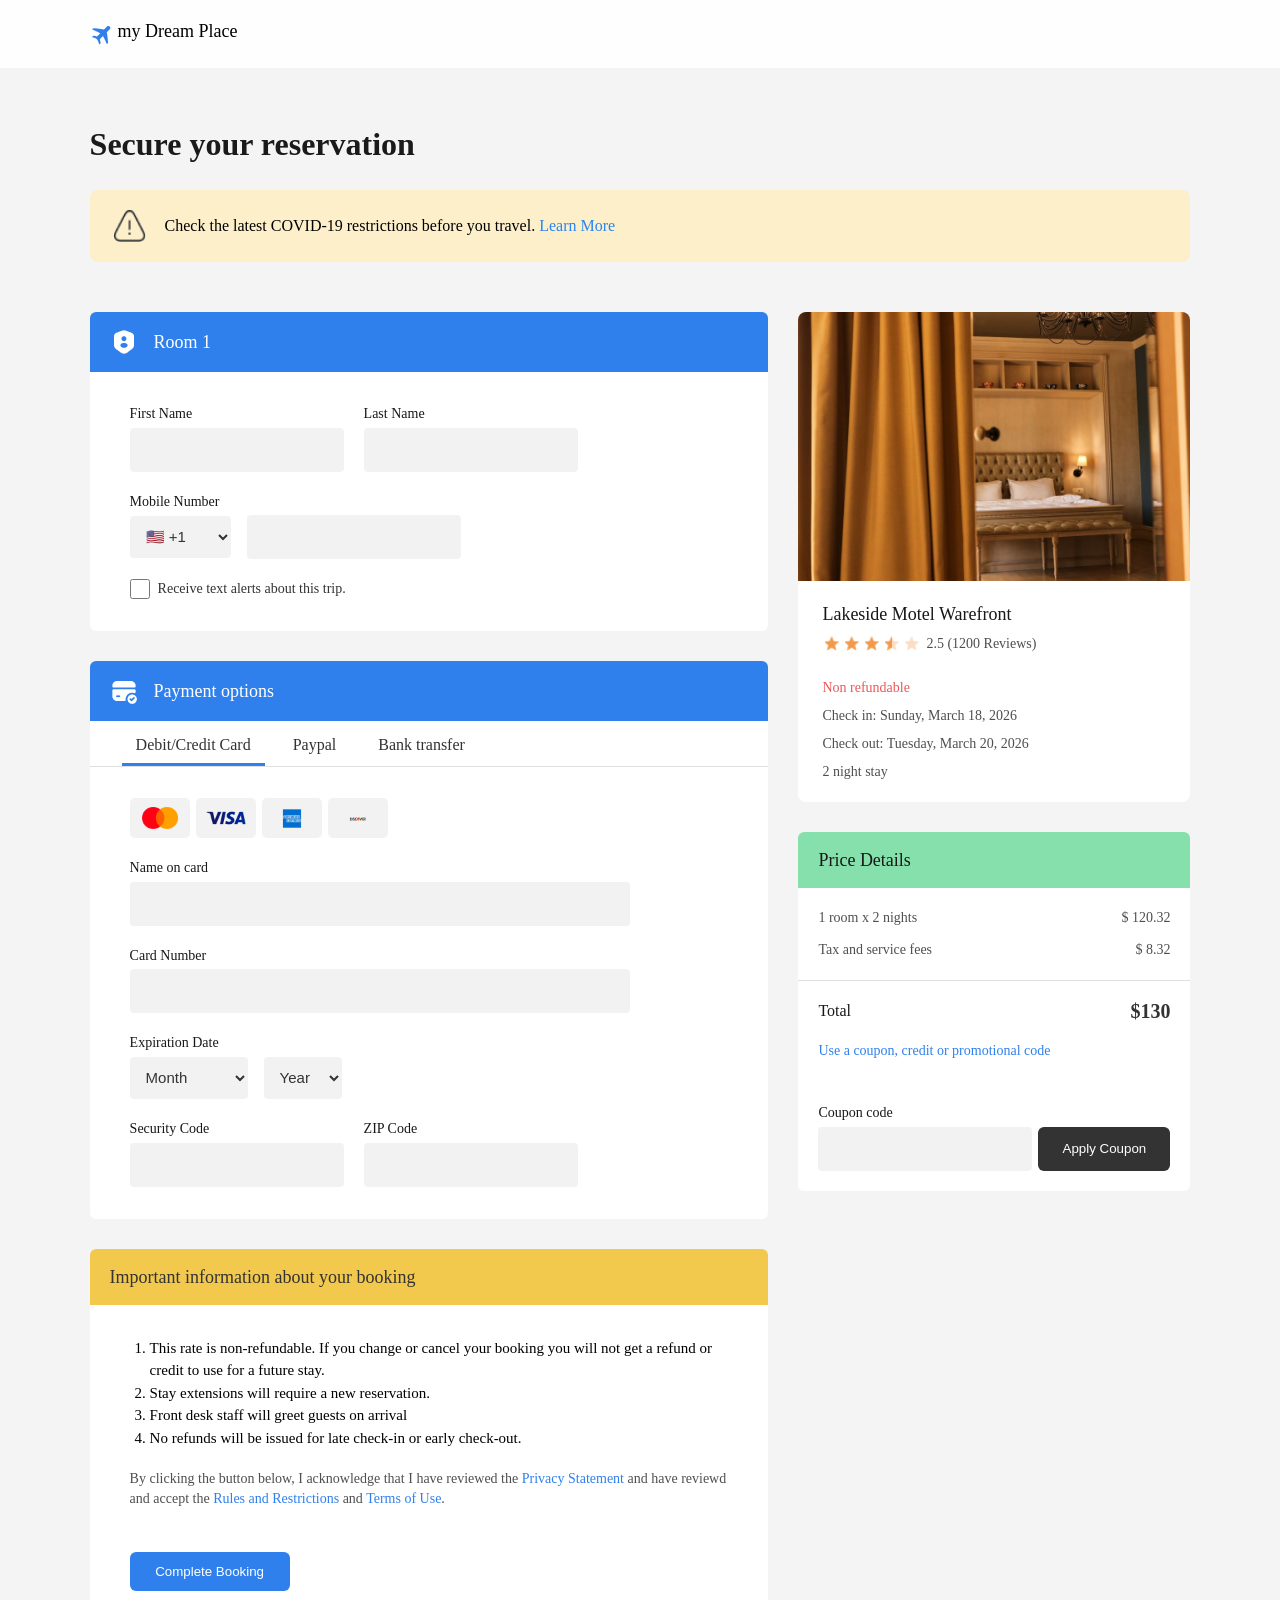
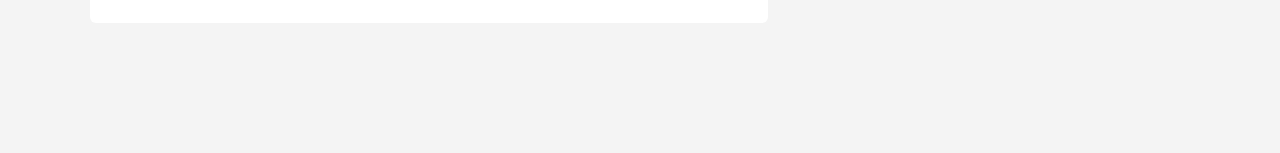
==== checkout.html @ 7ab26f6e "feat: add checkout page with form and styles; include payment options and advisory banner" ====
<!DOCTYPE html>
<html lang="en">
<head>
    <meta charset="UTF-8">
    <meta name="viewport" content="width=device-width, initial-scale=1.0">
    <!-- fonts -->
    <link href="https://fonts.cdnfonts.com/css/sf-pro-display" rel="stylesheet">
                
    <link rel="stylesheet" href="css/styles.css">
    <link rel="stylesheet" href="css/checkout-styles.css">
    <title>Homepage</title>
</head>
<body>
<!-- Header -->
<nav class="navbar">
    <div class="nav-content container">
        <div class="brand">
            <img src="res/icon/plane-logo.png" alt="">
            <h3 class="brand-name">my Dream Place</h3>
        </div>
    </div>
</nav>
<!-- Header -->

<div class="container">
    <h1 class="page-title">Secure your reservation</h1>
</div>

<!-- Advisory Banner -->
<div class="container adv-banner">
    <img src="res/icon/warning.png" alt="warning Icon">
    <span class="adv-banner-msg">
        Check the latest COVID-19 restrictions before you travel. <a href="#">Learn More</a>
    </span>
</div>
<!-- Advisory Banner -->

<!-- Checkout Form -->
<main class="container checkout">
    <div class="checkout-forms">
        <div class="card-form">
            <div class="card-form-header">
                <div class="header-icon">
                    <img src="res/icon/security-user.png" alt="">
                </div>
                <h4 class="header-title">Room 1</h4>
            </div>
            <div class="card-form-body">
                <div class="name-field">
                    <div class="input-group first-name">
                        <label for="first-name">First Name</label>
                        <input type="text">
                    </div>
                    <div class="input-group last-name">
                        <label for="first-name">Last Name</label>
                        <input type="text">
                    </div>
                </div>
                <div class="mobile-number-field">
                    <div class="input-group">
                        <label for="mobile-number">Mobile Number</label>
                        <div class="mobile-number-input">
                            <select name="country-code" id="country-code">
                                <option value="+1">🇺🇸 +1</option>
                                <option value="+44">🇬🇧 +44</option>
                                <option value="+91">🇮🇳 +91</option>
                                <option value="+880">🇧🇩 +880</option>
                                <option value="+92">🇵🇰 +92</option>
                                <option value="+86">🇨🇳 +86</option>
                                <option value="+81">🇯🇵 +81</option>
                                <option value="+82">🇰🇷 +82</option>
                                <option value="+61">🇦🇺 +61</option>
                                <option value="+64">🇳🇿 +64</option>
                                <option value="+971">🇦🇪 +971</option>
                                <option value="+966">🇸🇦 +966</option>
                                <option value="+974">🇶🇦 +974</option>
                                <option value="+965">🇰🇼 +965</option>
                                <option value="+968">🇴🇲 +968</option>
                                <option value="+973">🇧🇭 +973</option>
                                <option value="+49">🇩🇪 +49</option>
                                <option value="+33">🇫🇷 +33</option>
                                <option value="+39">🇮🇹 +39</option>
                                <option value="+34">🇪🇸 +34</option>
                                <option value="+7">🇷🇺 +7</option>
                                <option value="+90">🇹🇷 +90</option>
                                <option value="+65">🇸🇬 +65</option>
                                <option value="+60">🇲🇾 +60</option>
                                <option value="+62">🇮🇩 +62</option>
                                <option value="+66">🇹🇭 +66</option>
                                <option value="+84">🇻🇳 +84</option>
                                <option value="+27">🇿🇦 +27</option>
                                <option value="+234">🇳🇬 +234</option>
                                <option value="+55">🇧🇷 +55</option>
                                <option value="+52">🇲🇽 +52</option>
                            </select>
                            <input type="text">
                        </div>
                    </div>
                </div>
                <div class="receive-alerts">
                    <input type="checkbox" id="receive-alerts">
                    <label for="receive-alerts">Receive text alerts about this trip.</label>
                </div>
            </div>
        </div>
        <div class="card-form">
            <div class="card-form-header">
                <div class="header-icon">
                    <img src="res/icon/card-tick.png" alt="">
                </div>
                <h4 class="header-title">Payment options</h4>
            </div>
            <div class="tabs-bar">
                <ul class="tabs">
                    <li class="tab active">Debit/Credit Card</li>
                    <li class="tab">Paypal</li>
                    <li class="tab">Bank transfer</li>
                </ul>
            </div>
            <div class="card-form-body">
                <div class="card-type">
                    <span class="mastercard">
                        <img src="res/icon/mastercard.png" alt="">
                    </span>
                    <span class="visa">
                        <img src="res/icon/visa.png" alt="">
                    </span>
                    <span class="american-express">
                        <img src="res/icon/american-express.png" alt="">
                    </span>
                    <span class="discover">
                        <img src="res/icon/discover.png" alt="">
                    </span>
                </div>
                <div class="input-group name-on-card">
                    <label for="first-name">Name on card</label>
                    <input type="text">
                </div>
                <div class="input-group card-number">
                    <label for="first-name">Card Number</label>
                    <input type="text">
                </div>
                <div class="expiration-date">
                    <div class="input-group">
                        <label for="first-name">Expiration Date</label>
                        <div class="date">
                            <select>
                                <option value="0">Month</option>
                                <option value="1">January</option>
                                <option value="2">February</option>
                                <option value="3">March</option>
                                <option value="4">April</option>
                                <option value="5">May</option>
                                <option value="6">June</option>
                                <option value="7">July</option>
                                <option value="8">August</option>
                                <option value="9">September</option>
                                <option value="10">October</option>
                                <option value="11">November</option>
                                <option value="12">December</option>
                            </select>
                            <select>
                                <option value="0">Year</option>
                                <option value="2024">2024</option>
                                <option value="2025">2025</option>
                                <option value="2026">2026</option>
                                <option value="2027">2027</option>
                                <option value="2028">2028</option>
                                <option value="2029">2029</option>
                                <option value="2030">2030</option>
                            </select>
                        </div>
                    </div>
                </div>
                <div class="codes">
                    <div class="input-group security-code">
                        <label for="first-name">Security Code</label>
                        <input type="text">
                    </div>
                    <div class="input-group zip-code">
                        <label for="first-name">ZIP Code</label>
                        <input type="text">
                    </div>
                </div>
            </div>
        </div>
        <div class="card-form">
            <div class="card-form-header important-info">
                <h4 class="header-title">Important information about your booking</h4>
            </div>
            <div class="card-form-body important-info-body">
                <ol class="important-info-list">
                    <li><p>This rate is non-refundable. If you change or cancel your booking you will not get a refund or credit to use for a future stay.</p></li>
                    <li><p>Stay extensions will require a new reservation.</p></li>
                    <li><p>Front desk staff will greet guests on arrival</p></li>
                    <li><p>No refunds will be issued for late check-in or early check-out.</p></li>
                </ol>
                <p class="terms-of-use">By clicking the button below, I acknowledge that I have reviewed the <a href="#">Privacy Statement</a> and have reviewd and accept the <a href="#">Rules and Restrictions</a> and <a href="#">Terms of Use</a>.</p>
                <button class="btn btn-booking">Complete Booking</button>
            </div>
        </div>
        <div class="card-form"></div>
        <div class="card-form"></div>
    </div>
    <div class="sidebar">
        <div class="card property-card">
            <img src="res/img/properties/p_1010_1.jpg" alt="">
            <div class="card-body">
                <h2 class="property-title">Lakeside Motel Warefront</h2>
                <div class="rating">
                    <div class="stars">
                        <div class="star"><img src="res/icon/star.png" alt=""></div>
                        <div class="star"><img src="res/icon/star.png" alt=""></div>
                        <div class="star"><img src="res/icon/star.png" alt=""></div>
                        <div class="star"><img src="res/icon/star.png" alt=""></div>
                        <div class="star"><img src="res/icon/star.png" alt=""></div>
                    </div>
                    <div class="details">
                        <span class="amount">2.5</span> (<span class="reviews">1200</span> Reviews)
                    </div>
                </div>
                <div class="booking-details">
                    <p class="red-text">Non refundable</p>
                    <p>Check in: Sunday, March 18, 2026</p>
                    <p>Check out: Tuesday, March 20, 2026</p>
                    <p>2 night stay</p>
                </div>
            </div>
        </div>
        <div class="card-form price-details">
            <div class="card-form-header">
                <h4 class="header-title">Price Details</h4>
            </div>
            <div class="card-form-body price-details-body">
                <ul class="price-list">
                    <li class="price-item">
                        <span class="item-name">1 room x 2 nights</span>
                        <span class="item-price">$ 120.32</span>
                    </li>
                    <li class="price-item">
                        <span class="item-name">Tax and service fees</span>
                        <span class="item-price">$ 8.32</span>
                    </li>
                </ul>
            </div>
            <div class="card-form-body price-total-body">
                <div class="total">
                    <span class="total-name">Total</span>
                    <span class="total-price">$130</span>
                </div>
                <p class="coupon-msg">Use a coupon, credit or promotional code</p>
                <div class="input-group">
                    <label for="coupon-code">Coupon code</label>
                    <div class="coupon-input">
                        <input type="text" id="coupon-code">
                        <input type="submit" value="Apply Coupon" class="btn btn-apply-coupon">
                    </div>
                </div>

            </div>
        </div>
    </div>
</main>
<!-- Checkout Form -->
---- css/styles.css ----
*,
*::before,
*::after {
    padding: 0;
    margin: 0;
    box-sizing: border-box;
}

:root {
    --btn-primary: #2F80ED;
}

html, body {
    font-family: SF Pro Display;
    overflow-x: hidden;
}

ul {
    list-style: none;
}

a {
    text-decoration: none;
}

img {
    width: 100%;
}

/* Utility */
.container {
    width: 86%;
    height: 100%;
    max-width: 1240px;
    margin: 0 auto;
}

.cards {
    display: flex;
    gap: 20px;
}

.card {
    border-radius: 8px;
    flex: 1;
    overflow: hidden;
}

.card img {
    width: 100%;
    height: 100%;
    object-fit: cover;
    object-position: center;
}

.section-title {
    font-weight: 600;
    font-style: Semibold;
    font-size: 28px;
    line-height: 100%;
    letter-spacing: 0%;
    margin-bottom: 24px;
    color:#181818;
}

.btn {
    background: var(--btn-primary);
    color: white;
    border-radius: 6px;
    border: none;
    cursor: pointer;
}

.hidden {
    display: none !important;
}

.divider {
    display: flex;
    align-items: center;
    gap: 16px;
    color: #4F4F4F;
    margin: 24px 0;
}

.divider::before,
.divider::after {
    content: "";
    flex: 1;
    height: 1px;
    background: #E0E0E0;
}

.rating {
    display: flex;
    gap: 4px;
    align-items: center;
    margin-bottom: 17px;
}

.rating .details {
    font-weight: 400;
    font-size: 14px;
    line-height: 140%;
    letter-spacing: 2%;
    vertical-align: middle;
    color: #4F4F4F;
}

.rating .stars {
    width: 100px;
    position: relative;
    display: flex;
    overflow: hidden;
    mask-image: linear-gradient(
        to right,
        black 0%,
        black 70%, /* {rating * 20} % */
        #0005 70%, /* {rating * 20} % */
        #0005 100%
    );
    z-index: -1;
}

.tabs-bar {
    width: 100%;
    background: #FFFFFF;
    box-shadow: 0px 1px 0px 0px #E0E0E0;
    padding-top: 6px;
}

.tabs {
    display: flex;
    gap: 14px;
}

.tab {
    font-weight: 400;
    font-size: 16px;
    line-height: 100%;
    letter-spacing: 2%;
    color: #333333;
    padding: 10px 14px;
    cursor: pointer;
    text-align: center;
}

.tab.active {
    border-bottom: 3px solid var(--btn-primary);
}

.star {
    height: 20px;
    width: 20px;
    padding: 2.5px;
}

/* Header */
.navbar {
    width: 100%;
    height: 68px;
    position: sticky;
    top: 0;
    left: 0;
    z-index: 100;
    background: #ffffffde;
    backdrop-filter: blur(5px);
    margin-bottom: 12px;
}

.nav-content {
    height: 100%;
    display: flex;
    justify-content: space-between;
    align-items: center;
}

/* brand */
.brand {
    display: flex;
}

.brand img {
    width: 24px;
    height: 24px;
    margin-right: 4px;
}

.brand-name {
    font-family: SF Pro Display;
    font-weight: 500;
    font-style: Medium;
    font-size: 18px;
    line-height: 100%;
    letter-spacing: 2%;
    text-wrap: nowrap;
}

/* Nav Menu */
.nav-menu-list {
    display: flex;
    gap: 48px;
}

.nav-menu-list li > a {
    font-weight: 400;
    font-style: Regular;
    font-size: 16px;
    line-height: 100%;
    letter-spacing: 2%;
    color: #333333;
}

/* Mobile Menu */
.mobile-menu-toggle {
    padding: 6px 12px 4px;
    border-radius: 6px;
    cursor: pointer;
    display: none;
}

.nav-menu-list.mobile-menu-list {
    width: 100%;
    padding-left: 50px;
    display: flex;
    flex-direction: column;
    position: absolute;
    left: 100%;
    top: 100%;
    background: white;
    padding: 20px 60px;
    box-shadow: 0px 8px 30px 0px #00000026;
    transition: all 0.2s ease-out;
}

.nav-menu-list.mobile-menu-list.show {
    left: 0%;
}

.mobile-menu-list li {
    height: 100%;
    padding: 10px 10px;
}

/* Nav Buttons */
.nav-buttons {
    display: flex;
    flex-wrap: wrap;
}

.btn-register {
    width: 92;
    height: 40;
    border-width: 1px;
    padding-top: 10px;
    padding-right: 18px;
    padding-bottom: 10px;
    padding-left: 18px;
    color: var(--btn-primary);
    background: white;
    border: 1px solid;
}

.btn-signin {
    width: 82;
    height: 40;
    padding-top: 10px;
    padding-right: 18px;
    padding-bottom: 10px;
    padding-left: 18px;
    margin-left: 10px;
}

.nav-content > .nav-buttons .btn-register-icon {
    display: none;
}

.nav-content > .nav-buttons .btn-signin-icon {
    display: none;
}

/* Hero */
.hero {
    height: 500px;
    position: relative;
    border-radius: 10px;
    overflow: hidden;
}

.hero img {
    width: 100%;
    height: 100%;
    object-fit: cover;
    object-position: top;
}

.hero-content {
    width: 100%;
    height: 100%;
    position: absolute;
    display: flex;
    align-items: center;
    justify-content: center;
    flex-direction: column;
    top: 0;
    left: 0;
    color: white;
    background: #0000004D;
    text-align: center;
}

.hero-content h1 {
    font-weight: 700;
    font-style: Bold;
    font-size: 32px;
    line-height: 100%;
    letter-spacing: 0%;
    text-align: center;
    margin-bottom: 20px;

}

.hero-content p {
    font-weight: 400;
    font-style: Regular;
    font-size: 20px;
    line-height: 140%;
    letter-spacing: 2%;
    text-align: center;
    max-width: 650px;
}

/* Search Bar */

.search-bar {
    width: 83%;
    max-width: 1030px;
    display: flex;
    justify-content: space-around;
    align-self: center;
    flex-wrap: wrap;
    position: relative;
    left: 50%;
    translate: -50% -50%;
    box-shadow: 0px 4px 37px 0px #00000026;
    background: white;
    padding: 10px 12px 10px 12px;
    border-radius: 8px;
    flex-wrap: wrap;
    gap: 12px;
}

.search-bar .input-field input, .search-bar .placeholder {
    width: 100%;
    padding: 11px 12px 12px 12px;
    border-radius: 4px;
    border: none;
    background: #F2F2F2;
    font-family: SF Pro Display;
    font-weight: 400;
    font-style: Regular;
    font-size: 14px;
    line-height: 140%;
    letter-spacing: 2%;
}

.search-bar .input-field input {
    opacity: 0;
}

.search-bar .input-field input:focus {
    opacity: 1;
}

.search-bar img {
    width: 20px;
    height: 20px;
}

.search-bar .placeholder {
    position: absolute;
    left: 0;
    top: 0;
    width: 100%;
    height: 100%;
    display: flex;
    align-items: center;
    z-index: -1;
    color: #4F4F4F;
    text-wrap: nowrap;
    overflow: hidden;
}

.search-bar .placeholder img {
    margin-right: 10px;
}

.search-bar .input-field {
    position: relative;
}

.search-field {
    flex: 260;
}

.check-in {
    flex: 170;
}

.check-out {
    flex: 170;
}

.guests {
    flex: 210;
}

.search-submit {
    flex: 148;
}

.search-submit input {
    width: 100%;
    height: 44;
    padding-top: 12px;
    padding-right: 18px;
    padding-bottom: 12px;
    padding-left: 18px;
}

/* Advisory Banner */
.adv-banner {
    padding: 20px 24px;
    background: #FCEFCA;
    display: flex;
    align-items: center;
    border-radius: 8px;
    margin-bottom: 50px;
}

.adv-banner p {
    padding: 0;
}
.adv-banner img {
    width: 32px;
    height: 32px;
    margin-right: 19px;
}
.adv-banner-msg a {
    color: #2885F1;
}


/* Introduction */
.introduction {
    margin-bottom: 30px;
}

.introduction .section-title {
    margin-bottom: 16px;
}

.intro-body {
    max-width: 610px;
    font-weight: 400;
    font-style: Regular;
    font-size: 16px;
    line-height: 140%;
    letter-spacing: 2%;
}


/* Popular Destinations */
.popular-dest {
    margin-bottom: 60px;
}

.dest-card {
    margin-bottom: 14px;
    height: 220px;
}

.dest-name, .hotels-name {
    color: #181818;
    font-weight: 600;
    font-style: Semibold;
    font-size: 20px;
    line-height: 100%;
    letter-spacing: 0%;
    margin-bottom: 6px;
}

.dest-info, .hotels-info {
    font-weight: 400;
    font-style: Regular;
    font-size: 14px;
    line-height: 100%;
    letter-spacing: 2%;
}

/* Travel Inspiration */
.travel-insp {
    margin-bottom: 60px;
}

.insp-card {
    position: relative;
    height: 280px;
}

.insp-content {
    position: absolute;
    top: 0;
    left: 0;
    width: 100%;
    height: 100%;
    display: flex;
    padding: 20px;
    color: white;
    flex-direction: column;
    justify-content: end;
    background: linear-gradient(180deg, rgba(0, 0, 0, 0) 0%, rgba(0, 0, 0, 0.5) 100%);
}

.insp-title {
    font-weight: 600;
    font-style: Semibold;
    font-size: 20px;
    line-height: 100%;
    letter-spacing: 0%;
    margin-bottom: 10px;
}

.insp-info {
    font-weight: 400;
    font-style: Regular;
    font-size: 16px;
    line-height: 140%;
    letter-spacing: 2%;
}

/* Popular Hotels */

.popular-hotels {
    margin-bottom: 60px;
}

.hotels-card {
    margin-bottom: 14px;
    height: 300px;
}

/* Promotion */
.promotion {
    position: relative;
    height: 280px;
    position: relative;
    border-radius: 10px;
    overflow: hidden;
    margin-bottom: 80px;
}

.promotion-bg {
    transform: rotate(180deg);
    width: 100%;
    height: 100%;
    object-fit: cover;
    object-position: center;
}

.promotion-content {
    display: flex;
    flex-direction: column;
    width: 100%;
    height: 100%;
    position: absolute;
    top: 0;
    left: 0;
    color: white;
    padding: 64px 69px;
    background: linear-gradient(90deg, rgba(0, 0, 0, 0.5) 0%, rgba(0, 0, 0, 0) 100%);
}

.promotion-content h1 {
    width: 580px;
    margin-bottom: 30px;
    font-weight: 600;
    font-size: 28px;
    line-height: 140%;
    letter-spacing: 0%;
}

.btn-download {
    border-radius: 6px;
    padding-top: 12px;
    padding-right: 18px;
    padding-bottom: 12px;
    padding-left: 18px;
    font-weight: 500;
    font-size: 15px;
    line-height: 20px;
    width: 200px;
    letter-spacing: 2%;
    border: none;
    background: var(--btn-primary);
    color: white;
    cursor: pointer;
}

.promotion-hand {
    max-width: 720px;
    position: absolute;
    top: 0%;
    right: 0%;
    transform: translateY(-18%) rotate(-15deg);
}


/* Explore CTA */
.explore {
    margin-bottom: 80px;
}

.explore-content {
    text-align: center;
    line-height: 140%;
}

.explore-content h1 {
    font-weight: 600;
    font-size: 28px;
    letter-spacing: 0%;
    margin-bottom: 16px;
    color: #181818;
}

.explore-content h4 {
    font-family: SF Pro Display;
    font-weight: 400;
    font-size: 16px;
    letter-spacing: 2%;
    color: var(--btn-primary);
}

/* Footer */
.footer {
    margin-bottom: 60px;
}

.footer-links {
    display: flex;
    justify-content: space-around;
    flex-wrap: wrap;
}

.footer-links .brand-link img {
    height: 24px;
    width: 24px;
}

.footer-links .brand-link .name {
    font-weight: 500;
    font-size: 18px;
    line-height: 100%;
    letter-spacing: 2%;
    color: #1B1F2D;
    margin-bottom: 6px;
    display: flex;
    align-items: center;
    gap: 4px;
}

.footer-links .brand-link small {
    margin-left: 28px;
    font-weight: 400;
    font-size: 14px;
    line-height: 140%;
    letter-spacing: 2%;
    color: #4F4F4F;
}

.link-category-title {
    font-weight: 500;
    font-size: 16px;
    line-height: 100%;
    letter-spacing: 2%;
    color: #000;
    margin-bottom: 20px;
}

.link-list-item {
    margin-bottom: 10px;
}

.link-list-item a {
    font-weight: 400;
    font-size: 14px;
    line-height: 100%;
    letter-spacing: 2%;
    color: #4F4F4F;
}

.link-list-item.link-see-more a {
    color: var(--btn-primary);
}

/* CopyRight */
.copyright {
    width: 100%;
    height: 40px;
    background: #EBEBEB;
}

.copyright-text {
    font-weight: 400;
    font-size: 14px;
    line-height: 140%;
    letter-spacing: 0%;
    color: #4F4F4F;
    padding: 10px 0px;
}

.copyright-text span {
    position: relative;
    left: 75%;
}

/* ==================================== */
/* ===== Media Queries (Laptop) ======= */
/* ==================================== */

@media (max-width: 1024px) {
    /* Header */

    /* Nav Menu */
    .nav-menu-list {
        gap: 24px;
    }

    /* Nav Buttons */
    .btn-register, .btn-signin {
        padding: 6px 12px 4px;
    }

    .nav-content > .nav-buttons .btn-register-text {
        display: none;
    }

    .nav-content > .nav-buttons .btn-signin-text {
        display: none;
    }

    .nav-content > .nav-buttons .btn-register-icon {
        display: inline;
    }

    .nav-content > .nav-buttons .btn-signin-icon {
        display: inline;
    }

    /* Hero */
    .hero-content {
        background: #00000070;
    }

    /* Search Bar */
    .search-field {
        flex-basis: 100%;
    }

    /* Promotion */
    .promotion-hand {
        transform: translateY(-18%) translateX(10%) rotate(-15deg);
    }

    /* Footer */
    .brand-link {
        flex-basis: 100%;
        margin-bottom: 50px;
        display: flex;
        flex-direction: column;
        align-items: center;
    }
}

/* ==================================== */
/* ====== Media Queries (Tablet) ====== */
/* ==================================== */

@media (max-width: 790px) {
    .container {
        width: 90%;
    }

    .cards {
        flex-direction: column;
    }

    /* Nav Bar */
    .nav-menu, .nav-content > .nav-buttons {
        display: none;
    }

    .mobile-menu-toggle {
        display: block;
    }

    /* Hero */
    .hero-content h1 {
        font-weight: 600;
        font-style: Bold;
        font-size: 28px;
        line-height: 100%;
        letter-spacing: 0%;
        text-align: center;
        margin-bottom: 20px;

    }

    .hero-content p {
        font-weight: 300;
        font-size: 18px;
        line-height: 140%;
        letter-spacing: 2%;
        text-align: center;
        max-width: 360px;
    }

    /* Search Bar */
    .search-form {
        height: 150px;
    }
    
    .guests {
        flex-basis: 100%;
    }

    /* Promotion */
    .promotion-content {
        align-items: center;
        background: #0000006d;
    }

    .promotion-content h1 {
        text-align: center;
        font-size: 24px;
        width: 380px;
    }

    .promotion-hand {
        transform: translateY(0%) translateX(20%) rotate(-15deg);
    }

    /* Footer  */
    .footer-links {
        row-gap: 50px;
        text-align: center;
    }
    .link-category {
        flex-basis: 50%;
    }

    /* CopyRight */
    .copyright-text {
        display: flex;
        justify-content: center;
        align-items: center;
    }

    .copyright-text span {
        position: static;
    }
}


/* ==================================== */
/* ==== Media Queries (Smartphone) ==== */
/* ==================================== */

@media (max-width: 495px) {
    .container {
        width: 93%;
    }

    /* Hero */
    .hero-content h1 {
        padding: 0 20px;
        line-height: 140%;
    }
    .hero-content p {
        font-weight: 300;
        font-size: 16px;
        line-height: 140%;
        letter-spacing: 2%;
        text-align: center;
        max-width: 250px;
    }

    .section-title {
        text-align: center;
    }

    /* Promotion */
    .promotion-hand {
        width: 500px;
    }

    .promotion-content h1 {
        padding: 0 25px;
    }


    /* Explore CTA */
    .explore-content h1 {
        font-weight: 500;
        font-size: 28px;
        letter-spacing: 0%;
        margin-bottom: 16px;
        color: #181818;
        line-height: 140%;
        padding: 0 20px;
    }
}
---- css/checkout-styles.css ----
body {
    background: #F4F4F4;
}

.card-form {
    border-radius: 6px;
    background: #FFFFFF;
    margin-bottom: 30px;
    overflow: hidden;
}

.card-form-header {
    display: flex;
    align-items: center;
    background: var(--btn-primary);
    padding: 16px 20px;
}

.card-form-header .header-title {
    font-weight: 500;
    font-size: 18px;
    line-height: 24px;
    letter-spacing: 1%;
    color: white;
}

.card-form-header .header-icon {
    height: 28px;
    width: 28px;
    margin-right: 16px;
}

.card-form-body {
    display: flex;
    flex-direction: column;
    gap: 20px;
    padding: 32px 32px 32px 40px;
    max-width: 572px;
    width: 100%;
}

.page-title {
    font-weight: 600;
    font-size: 32px;
    line-height: 100%;
    letter-spacing: 1%;
    vertical-align: middle;
    color: #1A1A1A;
    margin-top: 60px;
    margin-bottom: 30px;
}

.adv-banner {
    margin-botton: 30px;
}

.checkout {
    display: flex;
    gap: 30px;
    margin-bottom: 40px;
}

.checkout-forms {
    flex: 2;
}

.sidebar {
    flex: 1;
}

.name-field {
    display: flex;
    gap: 20px;
}

.mobile-number-field {
    width: 100%;
    display: flex;
    gap: 12px;
}

.input-group {
    display: flex;
    flex-direction: column;
    gap: 4px;
}

.input-group input[type="text"],
.input-group select {
    padding: 11px 12px 12px 12px;
    background: #F2F2F2;
    border: none;
    font-weight: 400;
    font-style: Regular;
    font-size: 15px;
    line-height: 140%;
    letter-spacing: 2%;
    border-radius: 4px;
    color: #333333;
}

.input-group label {
    font-weight: 500;
    font-size: 14px;
    line-height: 140%;
    letter-spacing: 2%;
    color: #181818;
}

.input-group select {
    width: fit-content;
    margin-right: 12px;
}

.input-group input[type="text"]:focus {
    background: #FFFFFF;
}

.card-form-header.important-info {
    background: #F2C94C;
}

.card-form-header.important-info .header-title {
    color: #333333;
}

.card-form .tabs-bar {
    padding-left: 32px;
}

.codes {
    display: flex;
    gap: 20px;
}

.receive-alerts input {
    height: 20px;
    width: 20px;
    border-radius: 5px;
    border: 1px solid #BDBDBD;
}


.receive-alerts {
    display: flex;
    gap: 8px;
    align-items: center;
    font-weight: 400;
    font-size: 14px;
    line-height: 100%;
    letter-spacing: 2%;
    vertical-align: middle;
    color: #333333;
}

.card-type {
    display: flex;
    gap: 6px;
    align-items: center;
}

.card-type span {
    width: 60px;
    height: 40px;
    display: flex;
    align-items: center;
    justify-content: center;
    border-radius: 5px;
    background: #F2F2F2;
    padding: 8px 10px;
}

.card-form-body.important-info-body {
    max-width: 100%;
}

.important-info-list {
    font-weight: 400;
    font-size: 15px;
    line-height: 150%;
    letter-spacing: 2%;
    margin-left: 20px;
}

.terms-of-use {
    font-weight: 400;
    font-size: 14px;
    line-height: 140%;
    letter-spacing: 2%;
    color: #4F4F4F;
}

.terms-of-use a {
    color: var(--btn-primary);
}

.btn-booking {
    width: 160px;
    opacity: 1;
    border-radius: 6px;
    padding-top: 12px;
    padding-right: 18px;
    padding-bottom: 12px;
    padding-left: 18px;
    margin-top: 24px;
}

.price-details .card-form-header {
    background: #85E0AB;
}

.price-details .card-form-body {
    padding: 20px;
}

.price-details .card-form-header .header-title {
    color: #181818;
}

.price-details-body {
    border-bottom: 1px solid #E0E0E0;
}

.price-list {
    display: flex;
    flex-direction: column;
    gap: 12px;
}

.price-item {
    display: flex;
    justify-content: space-between;
    align-items: center;
    font-weight: 400;
    font-size: 14px;
    line-height: 20px;
    letter-spacing: 1%;
    color: #4F4F4F;
}

.total {
    display: flex;
    justify-content: space-between;
    align-items: center;
}

.total-name {
    font-weight: 500;
    font-size: 16px;
    line-height: 100%;
    letter-spacing: 1%;
    color: #181818;
}

.total-price {
    font-weight: 600;
    font-size: 20px;
    line-height: 100%;
    letter-spacing: 1%;
    vertical-align: middle;
    color: #333333;
}

.coupon-msg {
    font-weight: 400;
    font-size: 14px;
    line-height: 140%;
    letter-spacing: 2%;
    color: var(--btn-primary);
    margin-bottom: 22px;
}

.coupon-input {
    display: flex;
    gap: 6px;
    align-items: center;
}

.btn.btn-apply-coupon {
    background: #333333;
    color: white;
    width: 132px;
    height: 44px;
    border-radius: 6px;
    opacity: 1;
    padding-top: 12px;
    padding-right: 18px;
    padding-bottom: 12px;
    padding-left: 18px;
}

.property-card .card-body .property-title {
    font-weight: 500;
    font-size: 18px;
    line-height: 100%;
    letter-spacing: 1%;
    vertical-align: middle;
    color: #181818;
    margin-bottom: 10px;
}

.property-card {
    background: #FFFFFF;
    margin-bottom: 30px;
}

.property-card .card-body {
    padding: 20px 24px;
}

.property-card .rating {
    margin-bottom: 25px;
}

.property-card .rating .stars {
    z-index: 1;
}

.booking-details {
    display: flex;
    flex-direction: column;
    gap: 8px;
    font-family: SF Pro Display;
    font-weight: 400;
    font-style: Regular;
    font-size: 14px;
    line-height: 20px;
    letter-spacing: 1%;
    color: #4F4F4F;
}

.booking-details .red-text {
    color: #EB5757;
}
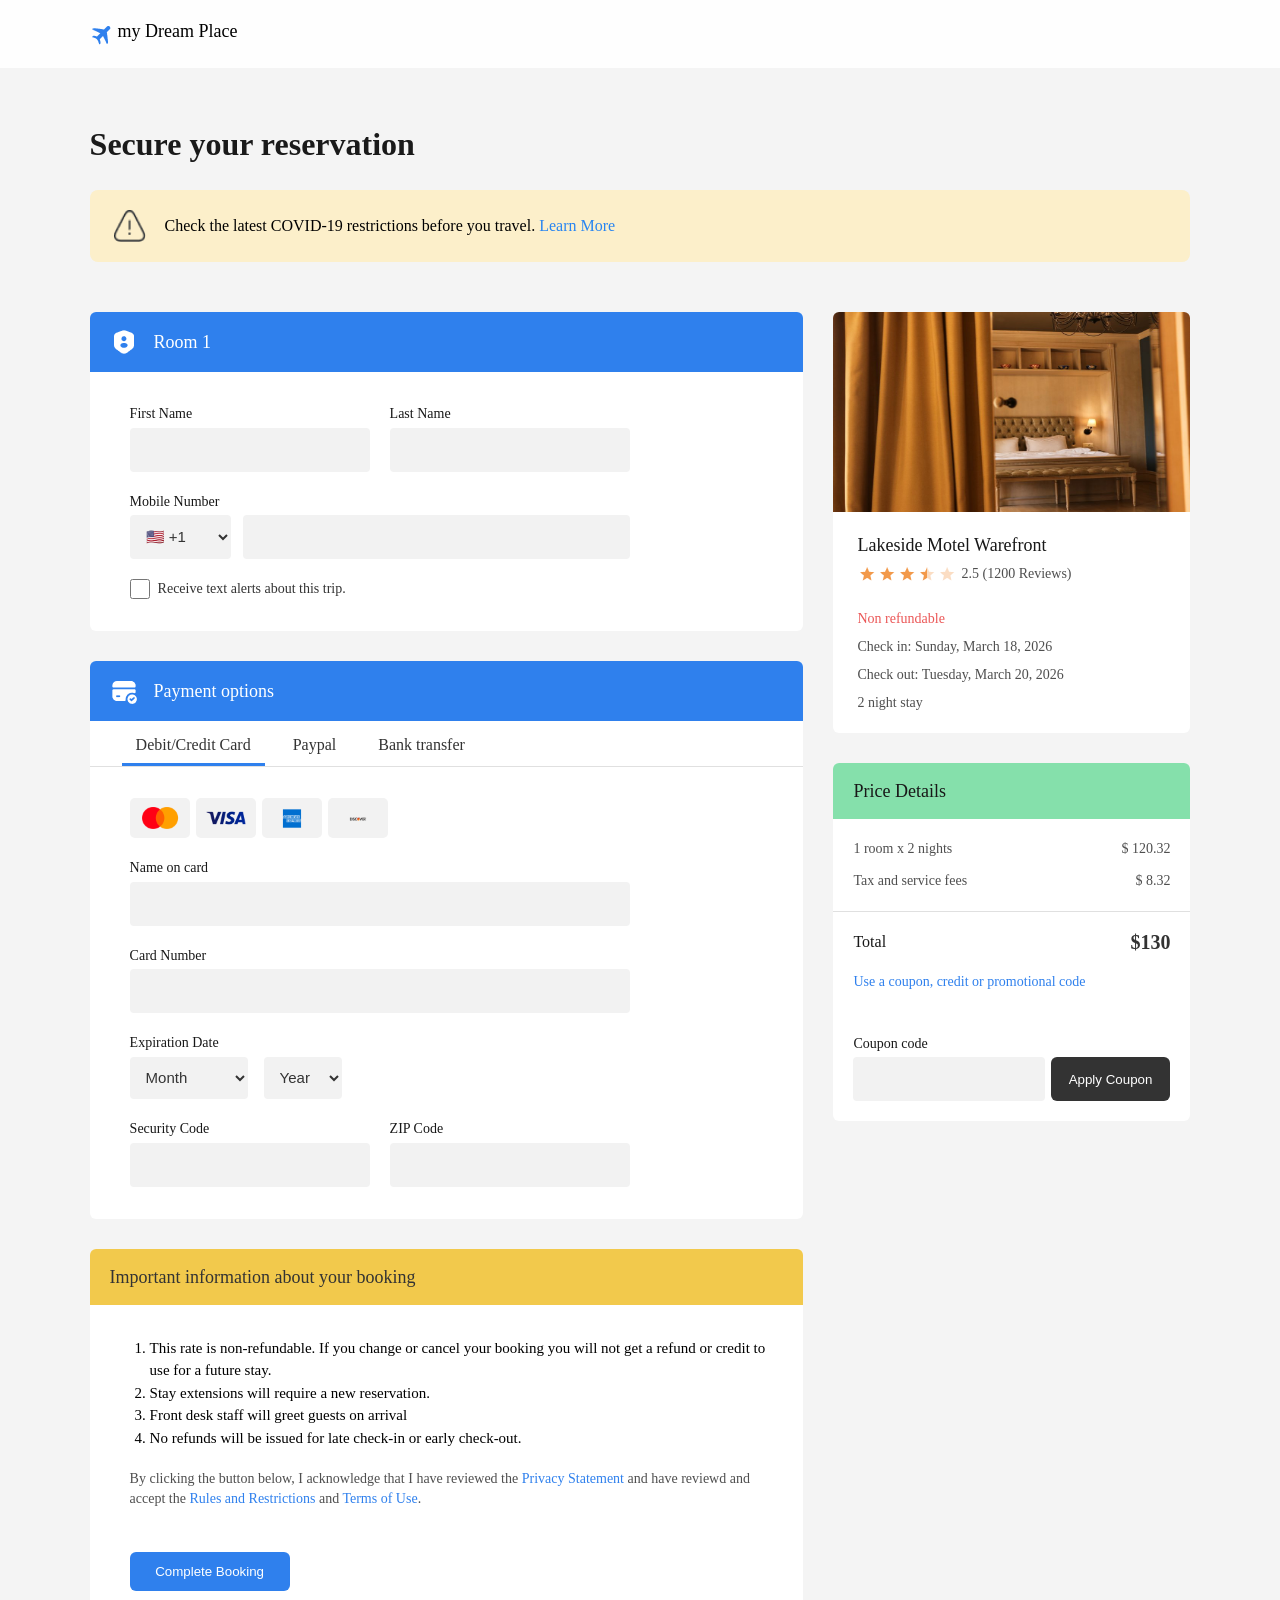
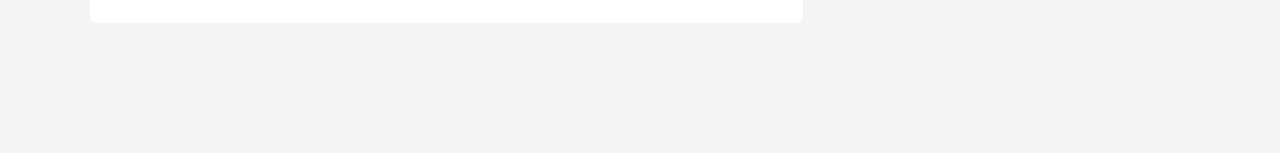
==== commit 2149f49d: "feat: update checkout page styles and layout; enhance mobile responsiveness and card design" ====
--- a/checkout.html
+++ b/checkout.html
@@ -203,7 +203,7 @@
         <div class="card-form"></div>
     </div>
     <div class="sidebar">
-        <div class="card property-card">
+        <div class="property-card">
             <img src="res/img/properties/p_1010_1.jpg" alt="">
             <div class="card-body">
                 <h2 class="property-title">Lakeside Motel Warefront</h2>
--- a/css/checkout-styles.css
+++ b/css/checkout-styles.css
@@ -79,10 +79,23 @@
     gap: 12px;
 }
 
+.mobile-number-input {
+    display: flex;
+}
+
+.mobile-number-field input[type="text"] {
+    width: 100%;
+}
+
 .input-group {
+    width: 100%;
     display: flex;
     flex-direction: column;
     gap: 4px;
+}
+
+.input-group input[type="text"]:not(.mobile-number-field input[type="text"]) {
+    width: 100%;
 }
 
 .input-group input[type="text"],
@@ -274,12 +287,16 @@
     display: flex;
     gap: 6px;
     align-items: center;
+    justify-content: space-between;
+}
+
+input#coupon-code {
+    width: 100%;
 }
 
 .btn.btn-apply-coupon {
     background: #333333;
     color: white;
-    width: 132px;
     height: 44px;
     border-radius: 6px;
     opacity: 1;
@@ -301,7 +318,6 @@
 
 .property-card {
     background: #FFFFFF;
-    margin-bottom: 30px;
 }
 
 .property-card .card-body {
@@ -331,4 +347,82 @@
 
 .booking-details .red-text {
     color: #EB5757;
-}+}
+
+.property-card {
+    border-radius: 6px;
+    overflow: hidden;
+}
+
+.property-card img {
+    max-height: 200px;
+}
+
+.sidebar {
+    display: flex;
+    flex-direction: column;
+    gap: 30px;
+}
+
+
+/* ==================================== */
+/* ===== Media Queries (Laptop) ======= */
+/* ==================================== */
+
+@media (max-width: 1024px) {
+    .checkout {
+        flex-direction: column-reverse;
+    }
+    .sidebar {
+        flex-direction: row;
+        align-items: center;
+    }
+    .property-card {
+        flex: 1;
+    }
+    .price-details {
+        flex: 1;
+    }
+}
+
+/* ==================================== */
+/* ====== Media Queries (Tablet) ====== */
+/* ==================================== */
+
+@media (max-width: 790px) {
+    .sidebar {
+        flex-direction: column;
+    }
+    .property-card img {
+        max-height: 100%;
+    }
+    .price-details {
+        width: 100%;
+    }
+    .card-form-body {
+        max-width: 100%;
+    }
+}
+
+/* ==================================== */
+/* ==== Media Queries (Smartphone) ==== */
+/* ==================================== */
+
+@media (max-width: 495px) {
+    .page-title {
+        text-align: center;
+    }
+    .coupon-input {
+        flex-direction: column;
+        gap: 10px;
+    }
+    .btn-apply-coupon {
+        width: 100%;
+    }
+    .btn-booking {
+        width: 100%;
+    }
+    .name-field {
+        flex-direction: column;
+    }
+}
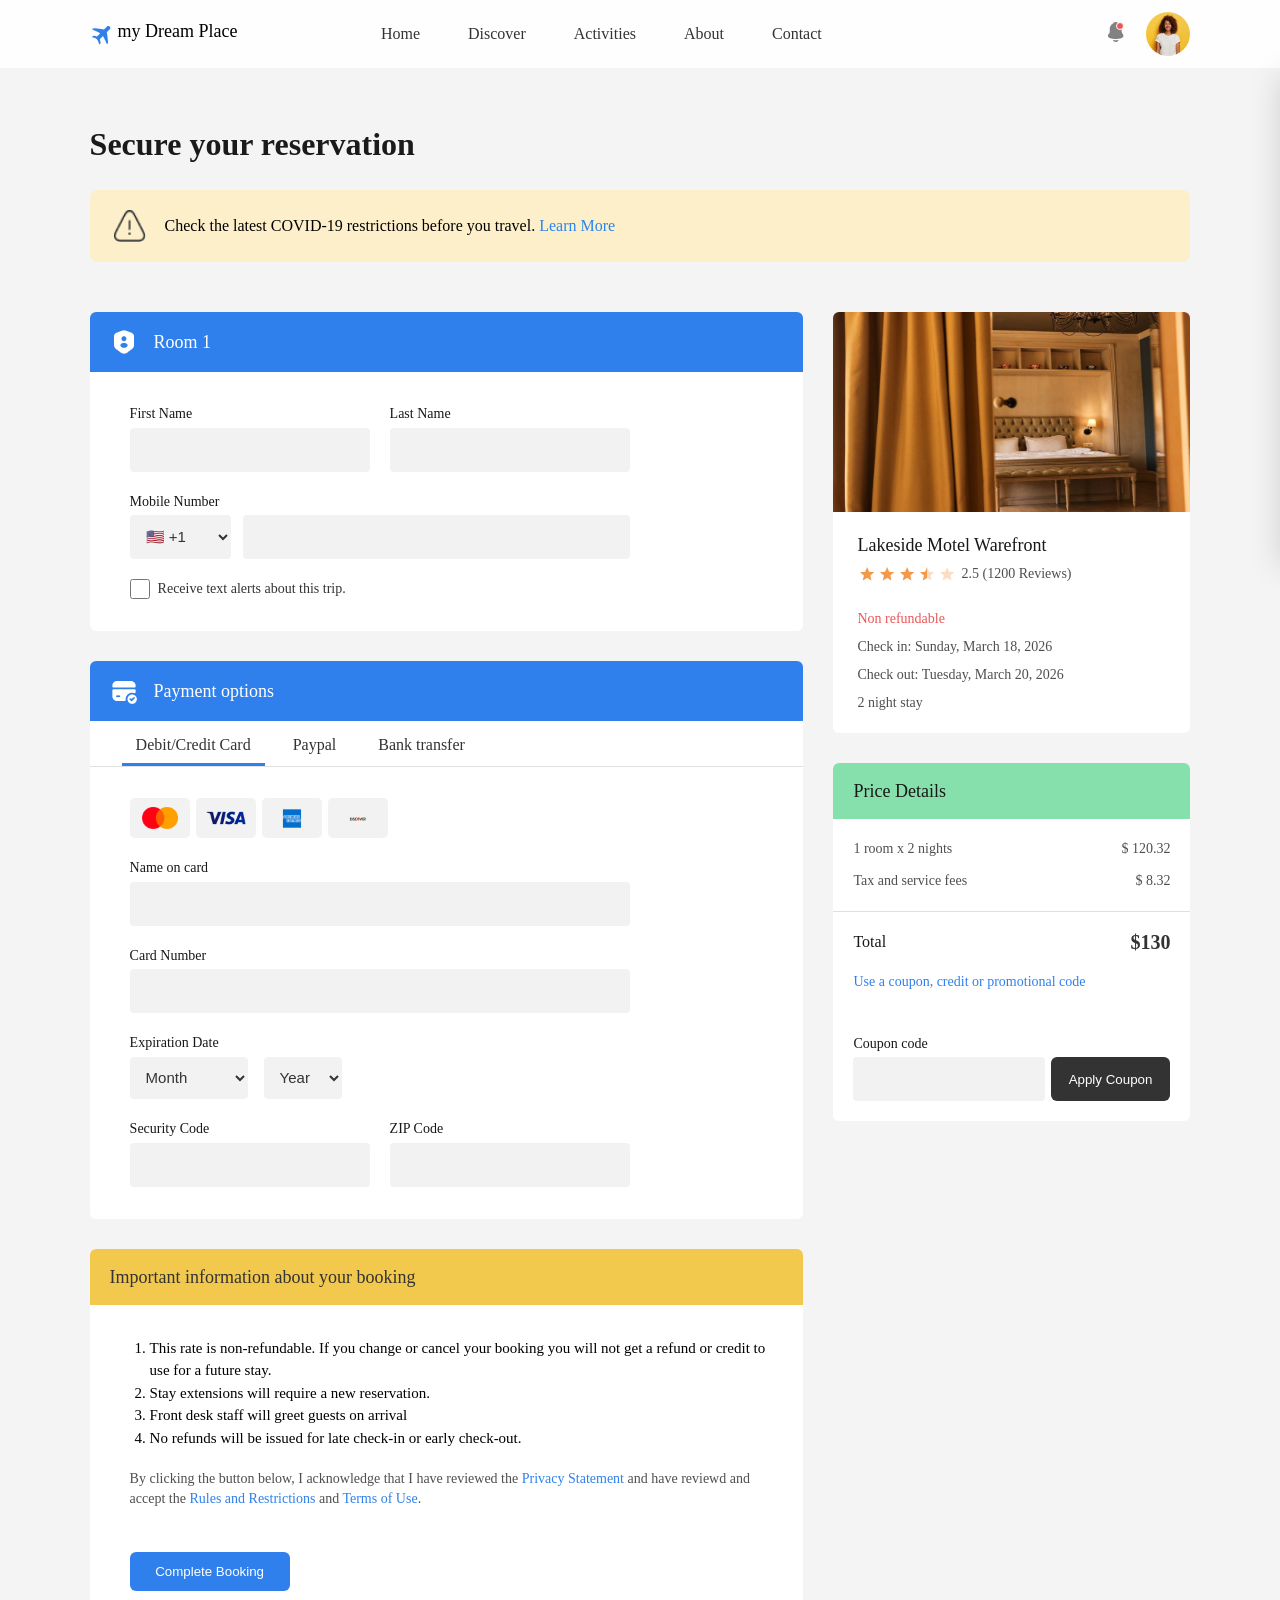
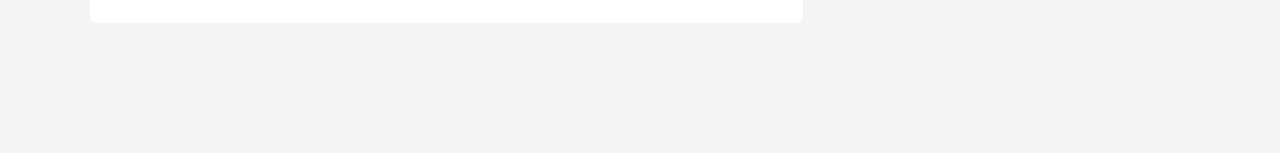
==== commit 1828cf63: "feat: add profile-pic and notification buttons on navbar" ====
--- a/checkout.html
+++ b/checkout.html
@@ -17,6 +17,81 @@
         <div class="brand">
             <img src="res/icon/plane-logo.png" alt="">
             <h3 class="brand-name">my Dream Place</h3>
+        </div>
+        <div class="nav-menu">
+            <ul class="nav-menu-list">
+                <li>
+                    <a href="#">Home</a>
+                </li>
+                <li>
+                    <a href="#">Discover</a> 
+                </li>
+                <li>
+                    <a href="#">Activities</a>
+                </li>
+                <li>
+                    <a href="#">About</a>
+                </li>
+                <li>
+                    <a href="#">Contact</a>
+                </li>
+            </ul>
+        </div>
+        <div class="nav-mobile-menu">
+            <div class="mobile-menu-toggle">
+                <svg xmlns="http://www.w3.org/2000/svg" width="32" height="32" fill="currentColor" class="bi bi-list" viewBox="0 0 16 16">
+                    <path fill-rule="evenodd" d="M2.5 12a.5.5 0 0 1 .5-.5h10a.5.5 0 0 1 0 1H3a.5.5 0 0 1-.5-.5m0-4a.5.5 0 0 1 .5-.5h10a.5.5 0 0 1 0 1H3a.5.5 0 0 1-.5-.5m0-4a.5.5 0 0 1 .5-.5h10a.5.5 0 0 1 0 1H3a.5.5 0 0 1-.5-.5"/>
+                </svg>
+            </div>
+            <ul class="nav-menu-list mobile-menu-list">
+                <li>
+                    <a href="#">Home</a>
+                </li>
+                <li>
+                    <a href="#">Discover</a>
+                </li>
+                <li>
+                    <a href="#">Activities</a>
+                </li>
+                <li>
+                    <a href="#">About</a>
+                </li>
+                <li>
+                    <a href="#">Contact</a>
+                </li>
+                <li>
+                    <div class="nav-buttons">
+                        <a href="auth/register.html" class="btn btn-register">
+                            <span class="btn-register-text">Register</span>
+                        </a>
+                        <a href="auth/sign-in.html" class="btn btn-signin">
+                            <span class="btn-signin-text">Sign In</span>
+                        </a>
+                    </div>
+                </li>
+            </ul>
+        </div>
+        <div class="nav-buttons">
+            <a href="#" class="btn-notification">
+                <img src="res/icon/bell.png" alt="">
+            </a>
+            <a href="#" class="btn-profile">
+                <img src="res/img/profile-pic.png" alt="">
+            </a>
+            <a href="auth/register.html" class="btn btn-register">
+                <span class="btn-register-text">Register</span>
+                <svg xmlns="http://www.w3.org/2000/svg" width="16" height="16" fill="currentColor" class="btn-register-icon bi bi-box-arrow-in-right" viewBox="0 0 16 16">
+                    <path fill-rule="evenodd" d="M6 3.5a.5.5 0 0 1 .5-.5h8a.5.5 0 0 1 .5.5v9a.5.5 0 0 1-.5.5h-8a.5.5 0 0 1-.5-.5v-2a.5.5 0 0 0-1 0v2A1.5 1.5 0 0 0 6.5 14h8a1.5 1.5 0 0 0 1.5-1.5v-9A1.5 1.5 0 0 0 14.5 2h-8A1.5 1.5 0 0 0 5 3.5v2a.5.5 0 0 0 1 0z"/>
+                    <path fill-rule="evenodd" d="M11.854 8.354a.5.5 0 0 0 0-.708l-3-3a.5.5 0 1 0-.708.708L10.293 7.5H1.5a.5.5 0 0 0 0 1h8.793l-2.147 2.146a.5.5 0 0 0 .708.708z"/>
+                </svg>
+            </a>
+            <a href="auth/sign-in.html" class="btn btn-signin">
+                <span class="btn-signin-text">Sign In</span>
+                <svg xmlns="http://www.w3.org/2000/svg" width="16" height="16" fill="currentColor" class="btn-signin-icon bi bi-person-plus-fill" viewBox="0 0 16 16">
+                    <path d="M1 14s-1 0-1-1 1-4 6-4 6 3 6 4-1 1-1 1zm5-6a3 3 0 1 0 0-6 3 3 0 0 0 0 6"/>
+                    <path fill-rule="evenodd" d="M13.5 5a.5.5 0 0 1 .5.5V7h1.5a.5.5 0 0 1 0 1H14v1.5a.5.5 0 0 1-1 0V8h-1.5a.5.5 0 0 1 0-1H13V5.5a.5.5 0 0 1 .5-.5"/>
+                </svg>
+            </a>
         </div>
     </div>
 </nav>
@@ -261,4 +336,9 @@
         </div>
     </div>
 </main>
-<!-- Checkout Form -->+<!-- Checkout Form -->
+
+<script src="js/script.js"></script>
+
+</body>
+</html>
--- a/css/styles.css
+++ b/css/styles.css
@@ -246,6 +246,41 @@
 .nav-buttons {
     display: flex;
     flex-wrap: wrap;
+    align-items: center;
+}
+
+.btn-profile {
+    display: none;
+    width: 44px;
+    height: 44px;
+    border-radius: 50%;
+    overflow: hidden;
+    margin-left: 22px;
+}
+
+.btn-profile img {
+    width: 100%;
+    height: 100%;
+    object-fit: cover;
+    object-position: center;
+}
+
+.btn-notification {
+    display: none;
+    position: relative;
+}
+
+.btn-notification::after {
+    content: "";
+    position: absolute;
+    top: 0;
+    right: 0;
+    width: 8px;
+    height: 8px;
+    border-radius: 50%;
+    border: 1px solid white;
+    background: #EB5757;
+
 }
 
 .btn-register {
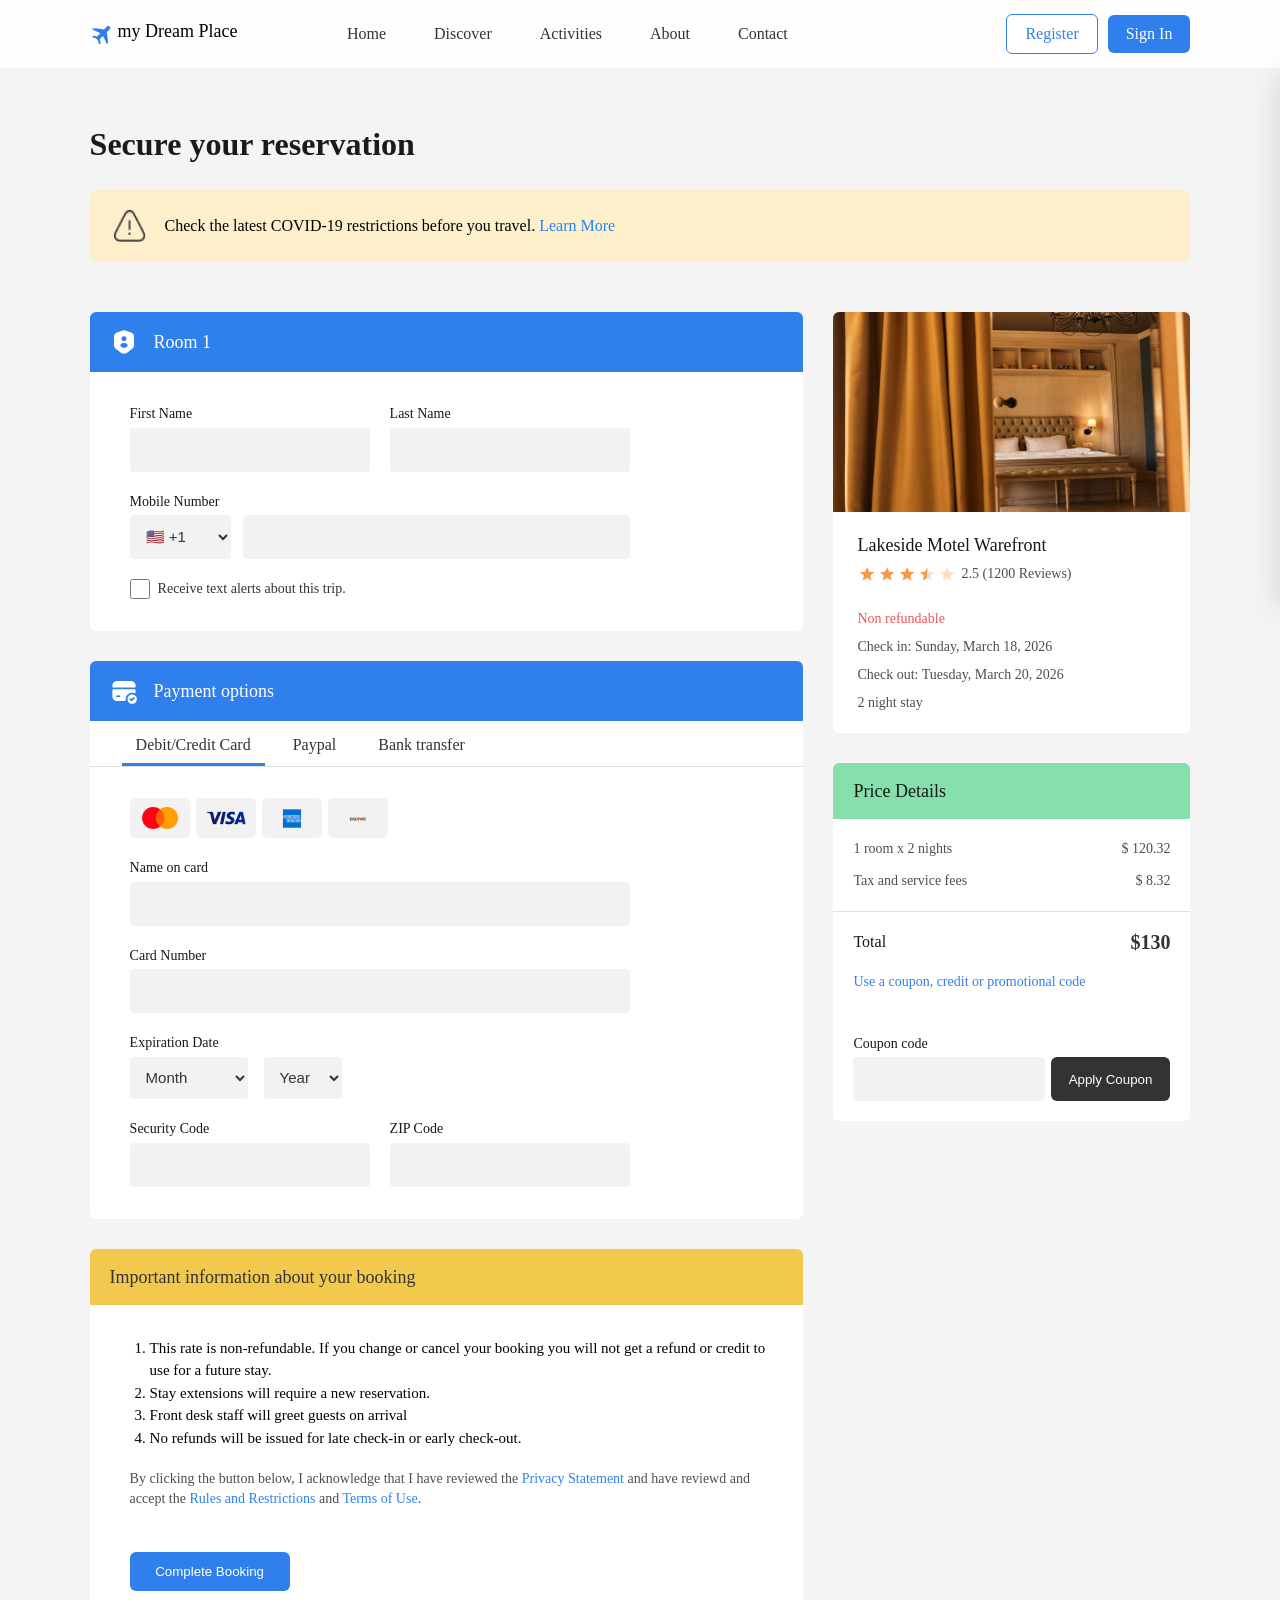
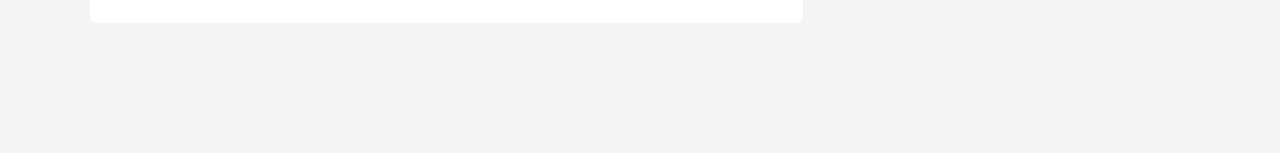
==== commit 7c503610: "feat: add booking success card with overlay and styles" ====
--- a/checkout.html
+++ b/checkout.html
@@ -338,7 +338,40 @@
 </main>
 <!-- Checkout Form -->
 
+<!-- Booking Succcessful Card -->
+<div class="card-overlay hidden">
+    <div class="booking-success-card">
+      <div class="success-illustration">
+        <img src="res/icon/success-icon.png" alt="Booking successful">
+      </div>
+    
+      <div class="success-content">
+        <h3>Booking Successful</h3>
+    
+        <p>
+          Congratulations your reservation has been made.
+          <br>
+          You will be notified 2 days prior the date.
+        </p>
+      </div>
+    
+      <div class="success-action">
+        <a href="my-trips.html" class="btn" type="button">View Trip</a>
+      </div>
+    
+    </div>
+</div>
+<!-- Booking Succcessful Card -->
+
 <script src="js/script.js"></script>
-
+<script>
+    const bookingButton = document.querySelector('.btn-booking');
+    const bookingSuccessCardOverlay = document.querySelector('.card-overlay');
+
+    bookingButton.addEventListener('click', () => {
+        bookingSuccessCardOverlay.classList.remove('hidden');
+        window.scrollTo({ top: 0, behavior: 'smooth' });
+    });
+</script>
 </body>
 </html>
--- a/css/styles.css
+++ b/css/styles.css
@@ -399,11 +399,11 @@
     letter-spacing: 2%;
 }
 
-.search-bar .input-field input {
+.search-bar .input-field input{
     opacity: 0;
 }
 
-.search-bar .input-field input:focus {
+.search-bar .input-field input:focus, .search-bar .input-field input.has-value {
     opacity: 1;
 }
 
--- a/css/checkout-styles.css
+++ b/css/checkout-styles.css
@@ -364,6 +364,85 @@
     gap: 30px;
 }
 
+.card-overlay {
+    position: fixed;
+    top: 0;
+    left: 0;
+    width: 100%;
+    height: 100%;
+    background-color: rgba(0, 0, 0, 0.5);
+    z-index: 9998;
+}
+
+.booking-success-card {
+    position: fixed;
+    top: 50%;
+    left: 50%;
+    transform: translate(-50%, -50%);
+    z-index: 9999;
+    background: #FFFFFF;
+    width: 400px;
+    display: flex;
+    flex-direction: column;
+    align-items: center;
+    padding: 24px;
+    border-radius: 8px;
+}
+
+.success-illustration {
+    width: 240px;
+    height: 200px;
+    margin-bottom: 45px;
+    margin-top: 26px;
+    display: flex;
+    align-items: center;
+    justify-content: center;
+    background: #6FCF9733;
+    border-radius: 10px;
+}
+
+.success-illustration img {
+    width: 160px;
+    height: 160px;
+}
+
+.success-content h3 {
+    font-weight: 600;
+    font-size: 20px;
+    line-height: 100%;
+    letter-spacing: 0%;
+    text-align: center;
+    vertical-align: middle;
+    color: #181818;
+    margin-bottom: 12px;
+}
+
+.success-content p {
+    font-weight: 400;
+    font-size: 16px;
+    line-height: 140%;
+    letter-spacing: 2%;
+    text-align: center;
+    color: #4F4F4F;
+    margin-bottom: 45px;
+}
+
+.success-action .btn {
+    display: block;
+    width: 352px;
+    height: 44px;
+    border-radius: 6px;
+    padding-top: 12px;
+    padding-right: 18px;
+    padding-bottom: 12px;
+    padding-left: 18px;
+    font-weight: 500;
+    font-size: 15px;
+    line-height: 20px;
+    letter-spacing: 2%;
+    text-align: center;
+}
+
 
 /* ==================================== */
 /* ===== Media Queries (Laptop) ======= */
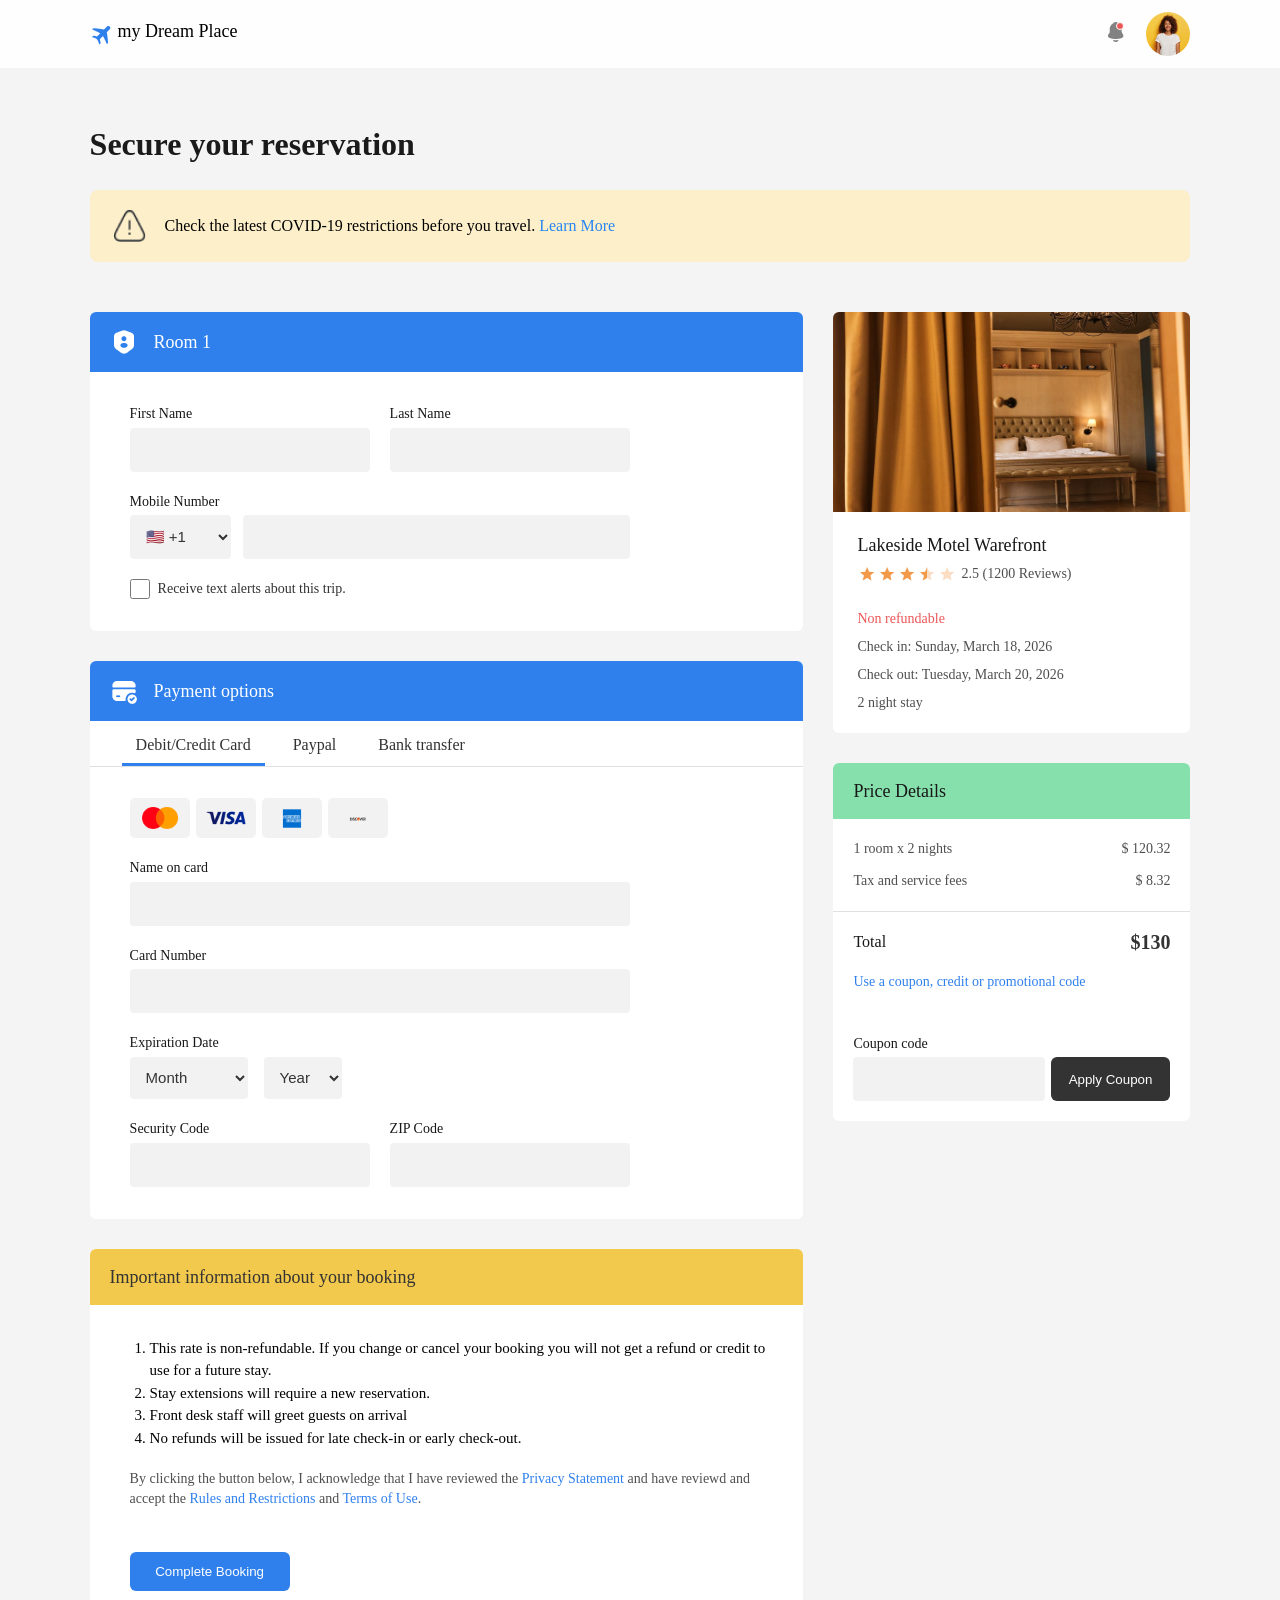
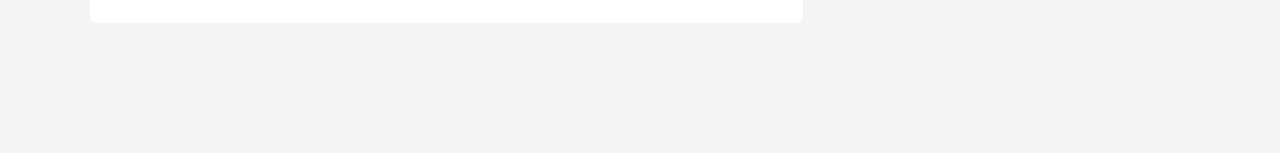
==== commit 57ef237c: "feat: update page titles and improve navigation links across multiple HTML files" ====
--- a/checkout.html
+++ b/checkout.html
@@ -11,65 +11,13 @@
     <title>Homepage</title>
 </head>
 <body>
+
 <!-- Header -->
 <nav class="navbar">
     <div class="nav-content container">
         <div class="brand">
             <img src="res/icon/plane-logo.png" alt="">
             <h3 class="brand-name">my Dream Place</h3>
-        </div>
-        <div class="nav-menu">
-            <ul class="nav-menu-list">
-                <li>
-                    <a href="#">Home</a>
-                </li>
-                <li>
-                    <a href="#">Discover</a> 
-                </li>
-                <li>
-                    <a href="#">Activities</a>
-                </li>
-                <li>
-                    <a href="#">About</a>
-                </li>
-                <li>
-                    <a href="#">Contact</a>
-                </li>
-            </ul>
-        </div>
-        <div class="nav-mobile-menu">
-            <div class="mobile-menu-toggle">
-                <svg xmlns="http://www.w3.org/2000/svg" width="32" height="32" fill="currentColor" class="bi bi-list" viewBox="0 0 16 16">
-                    <path fill-rule="evenodd" d="M2.5 12a.5.5 0 0 1 .5-.5h10a.5.5 0 0 1 0 1H3a.5.5 0 0 1-.5-.5m0-4a.5.5 0 0 1 .5-.5h10a.5.5 0 0 1 0 1H3a.5.5 0 0 1-.5-.5m0-4a.5.5 0 0 1 .5-.5h10a.5.5 0 0 1 0 1H3a.5.5 0 0 1-.5-.5"/>
-                </svg>
-            </div>
-            <ul class="nav-menu-list mobile-menu-list">
-                <li>
-                    <a href="#">Home</a>
-                </li>
-                <li>
-                    <a href="#">Discover</a>
-                </li>
-                <li>
-                    <a href="#">Activities</a>
-                </li>
-                <li>
-                    <a href="#">About</a>
-                </li>
-                <li>
-                    <a href="#">Contact</a>
-                </li>
-                <li>
-                    <div class="nav-buttons">
-                        <a href="auth/register.html" class="btn btn-register">
-                            <span class="btn-register-text">Register</span>
-                        </a>
-                        <a href="auth/sign-in.html" class="btn btn-signin">
-                            <span class="btn-signin-text">Sign In</span>
-                        </a>
-                    </div>
-                </li>
-            </ul>
         </div>
         <div class="nav-buttons">
             <a href="#" class="btn-notification">
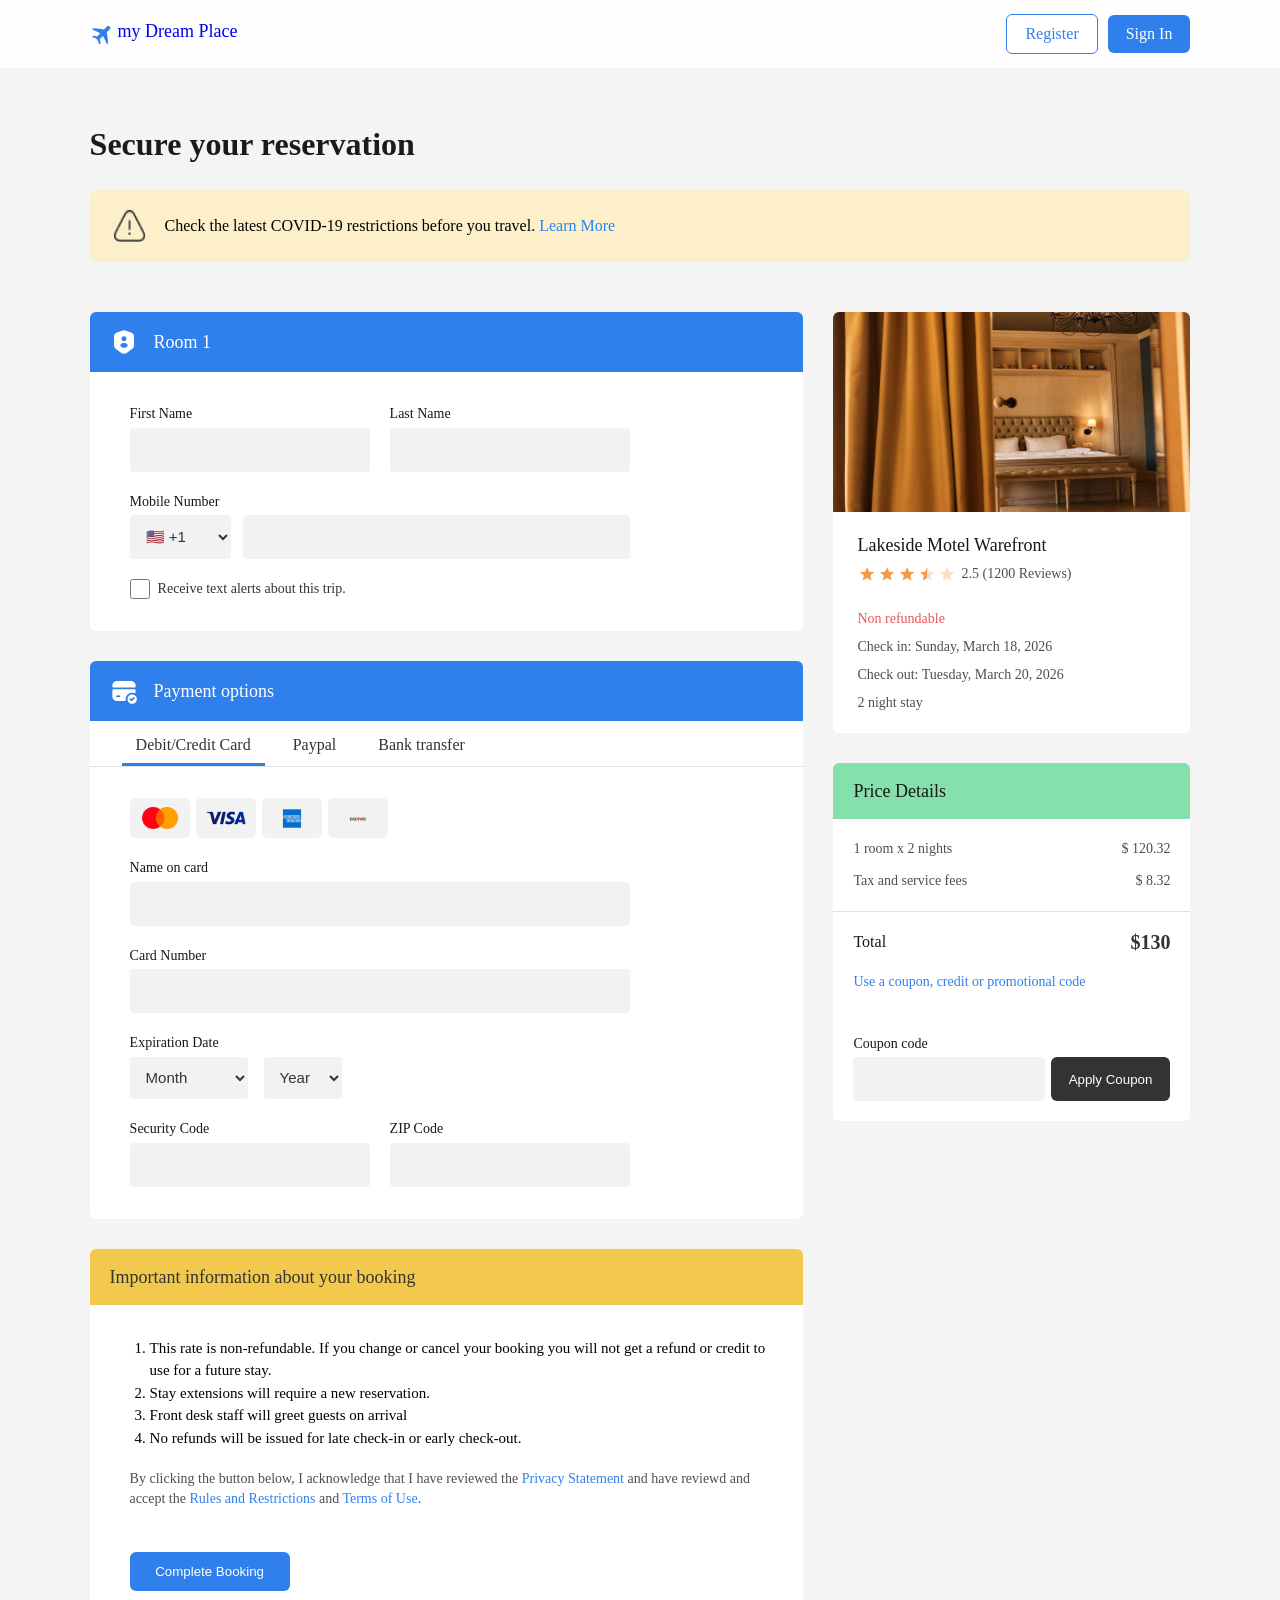
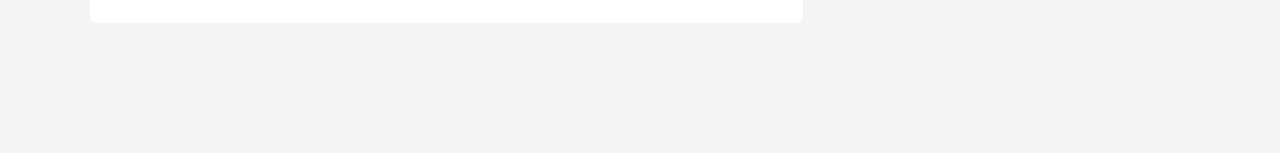
==== commit a7698ec7: "feat: update navigation brand links to use anchor tags fix: make the search bar responsive on proper" ====
--- a/checkout.html
+++ b/checkout.html
@@ -15,10 +15,10 @@
 <!-- Header -->
 <nav class="navbar">
     <div class="nav-content container">
-        <div class="brand">
+        <a href="index.html" class="brand">
             <img src="res/icon/plane-logo.png" alt="">
             <h3 class="brand-name">my Dream Place</h3>
-        </div>
+        </a>
         <div class="nav-buttons">
             <a href="#" class="btn-notification">
                 <img src="res/icon/bell.png" alt="">
--- a/css/styles.css
+++ b/css/styles.css
@@ -366,7 +366,6 @@
 }
 
 /* Search Bar */
-
 .search-bar {
     width: 83%;
     max-width: 1030px;
@@ -889,7 +888,6 @@
     /* Footer  */
     .footer-links {
         row-gap: 50px;
-        text-align: center;
     }
     .link-category {
         flex-basis: 50%;
